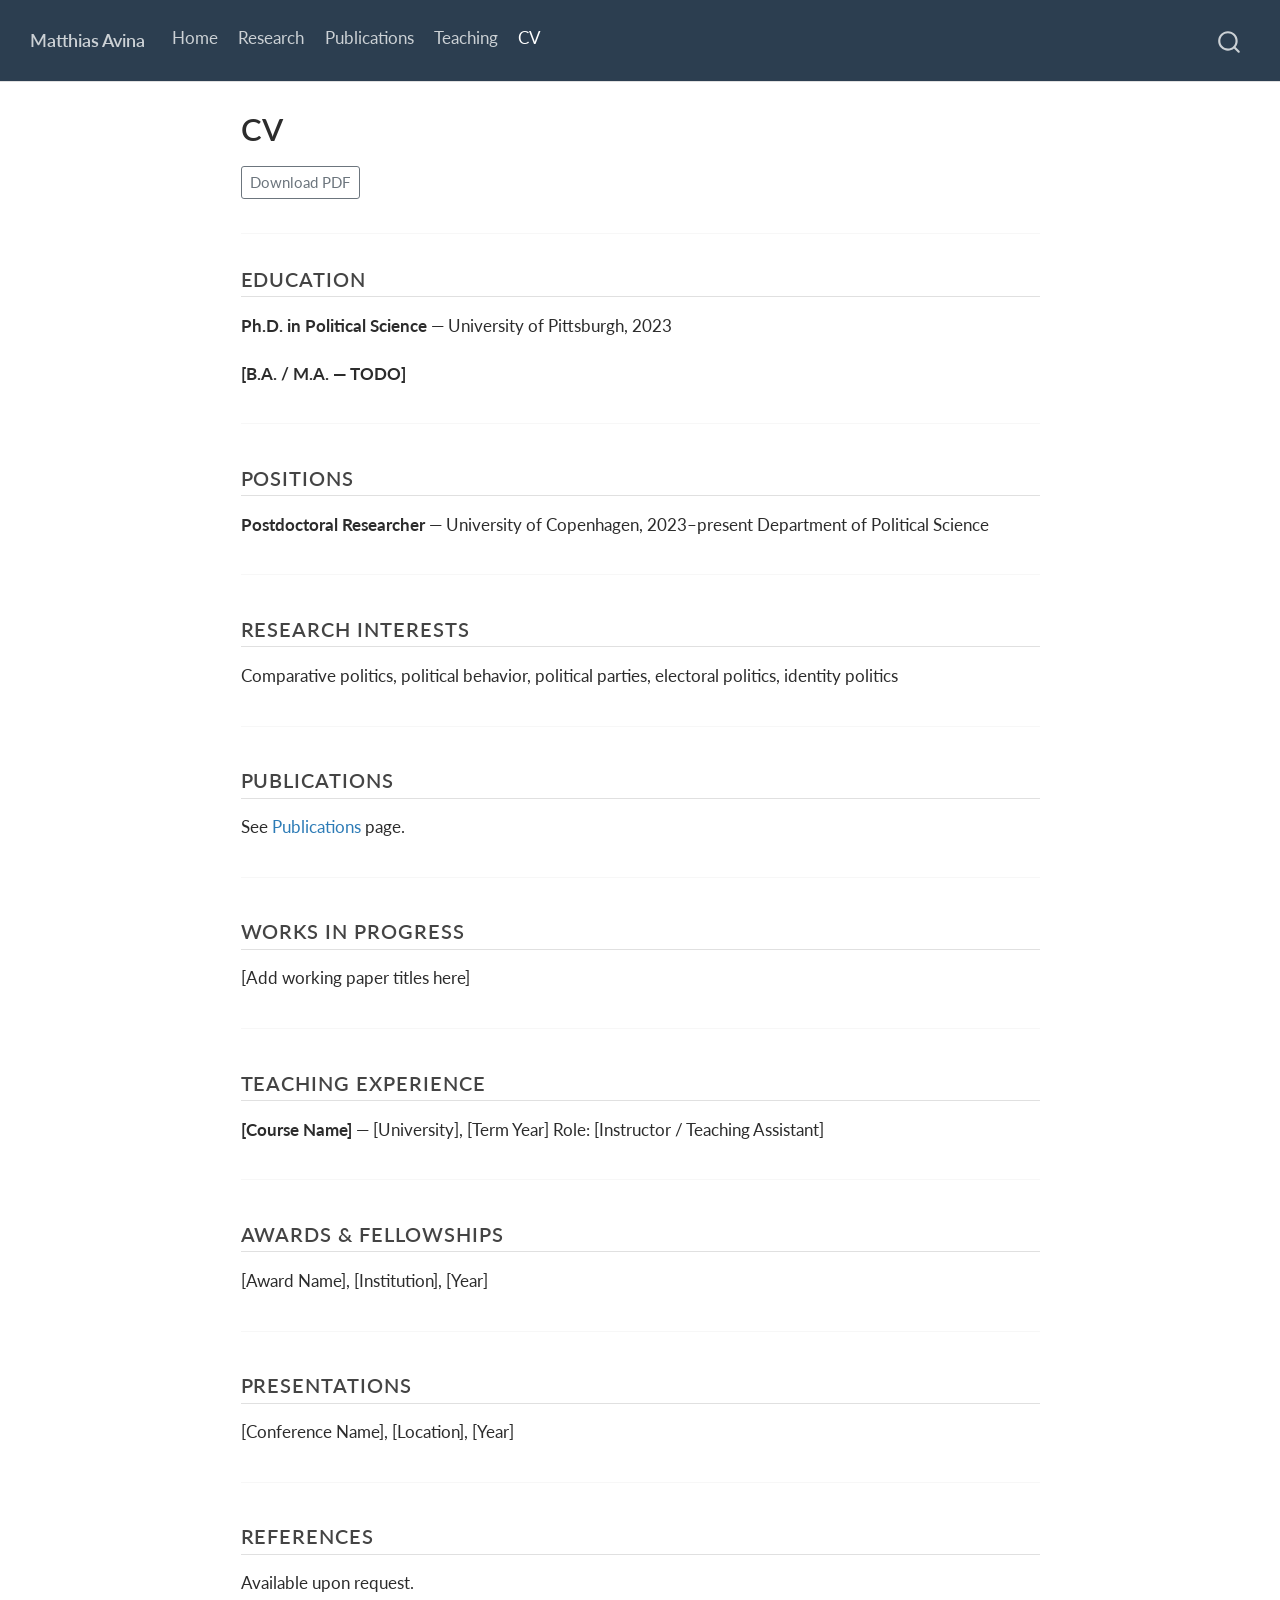
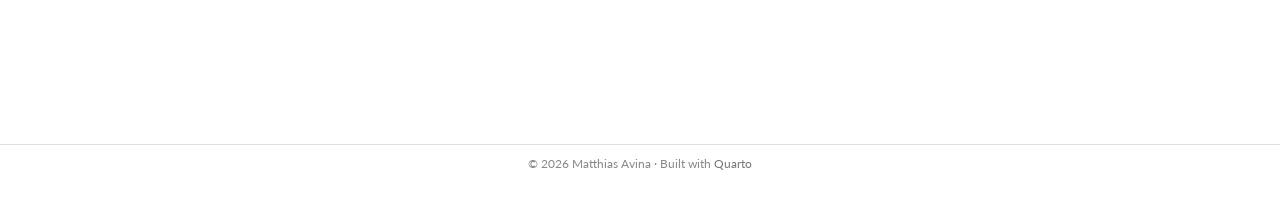
==== cv.html @ 0f9976a2 "deploy: bdeff848d760521dbcd9548b439a3fd8e79f45d8" ====
<!DOCTYPE html>
<html xmlns="http://www.w3.org/1999/xhtml" lang="en" xml:lang="en"><head>

<meta charset="utf-8">
<meta name="generator" content="quarto-1.9.37">

<meta name="viewport" content="width=device-width, initial-scale=1.0, user-scalable=yes">


<title>CV – Matthias Avina</title>
<style>
/* Default styles provided by pandoc.
** See https://pandoc.org/MANUAL.html#variables-for-html for config info.
*/
code{white-space: pre-wrap;}
span.smallcaps{font-variant: small-caps;}
div.columns{display: flex; gap: min(4vw, 1.5em);}
div.column{flex: auto; overflow-x: auto;}
div.hanging-indent{margin-left: 1.5em; text-indent: -1.5em;}
ul.task-list{list-style: none;}
ul.task-list li input[type="checkbox"] {
  width: 0.8em;
  margin: 0 0.8em 0.2em -1em; /* quarto-specific, see https://github.com/quarto-dev/quarto-cli/issues/4556 */ 
  vertical-align: middle;
}
</style>


<script src="site_libs/quarto-nav/quarto-nav.js"></script>
<script src="site_libs/quarto-nav/headroom.min.js"></script>
<script src="site_libs/clipboard/clipboard.min.js"></script>
<script src="site_libs/quarto-search/autocomplete.umd.js"></script>
<script src="site_libs/quarto-search/fuse.min.js"></script>
<script src="site_libs/quarto-search/quarto-search.js"></script>
<meta name="quarto:offset" content="./">
<script src="site_libs/quarto-html/quarto.js" type="module"></script>
<script src="site_libs/quarto-html/tabsets/tabsets.js" type="module"></script>
<script src="site_libs/quarto-html/popper.min.js"></script>
<script src="site_libs/quarto-html/tippy.umd.min.js"></script>
<script src="site_libs/quarto-html/anchor.min.js"></script>
<link href="site_libs/quarto-html/tippy.css" rel="stylesheet">
<link href="site_libs/quarto-html/quarto-syntax-highlighting-7f8f88aac4f3542376d5c11b86a4c14d.css" rel="stylesheet" id="quarto-text-highlighting-styles">
<script src="site_libs/bootstrap/bootstrap.min.js"></script>
<link href="site_libs/bootstrap/bootstrap-icons.css" rel="stylesheet">
<link href="site_libs/bootstrap/bootstrap-f7919f14b89ae9a431cba0b331f0b52b.min.css" rel="stylesheet" append-hash="true" id="quarto-bootstrap" data-mode="light">
<script id="quarto-search-options" type="application/json">{
  "location": "navbar",
  "copy-button": false,
  "collapse-after": 3,
  "panel-placement": "end",
  "type": "overlay",
  "limit": 50,
  "keyboard-shortcut": [
    "f",
    "/",
    "s"
  ],
  "show-item-context": false,
  "language": {
    "search-no-results-text": "No results",
    "search-matching-documents-text": "matching documents",
    "search-copy-link-title": "Copy link to search",
    "search-hide-matches-text": "Hide additional matches",
    "search-more-match-text": "more match in this document",
    "search-more-matches-text": "more matches in this document",
    "search-clear-button-title": "Clear",
    "search-text-placeholder": "",
    "search-detached-cancel-button-title": "Cancel",
    "search-submit-button-title": "Submit",
    "search-label": "Search"
  }
}</script>


<link rel="stylesheet" href="styles.css">
</head>

<body class="nav-fixed fullcontent quarto-light">

<div id="quarto-search-results"></div>
  <header id="quarto-header" class="headroom fixed-top">
    <nav class="navbar navbar-expand-lg " data-bs-theme="dark">
      <div class="navbar-container container-fluid">
      <div class="navbar-brand-container mx-auto">
    <a class="navbar-brand" href="./index.html">
    <span class="navbar-title">Matthias Avina</span>
    </a>
  </div>
            <div id="quarto-search" class="" title="Search"></div>
          <button class="navbar-toggler" type="button" data-bs-toggle="collapse" data-bs-target="#navbarCollapse" aria-controls="navbarCollapse" role="menu" aria-expanded="false" aria-label="Toggle navigation" onclick="if (window.quartoToggleHeadroom) { window.quartoToggleHeadroom(); }">
  <span class="navbar-toggler-icon"></span>
</button>
          <div class="collapse navbar-collapse" id="navbarCollapse">
            <ul class="navbar-nav navbar-nav-scroll me-auto">
  <li class="nav-item">
    <a class="nav-link" href="./index.html"> 
<span class="menu-text">Home</span></a>
  </li>  
  <li class="nav-item">
    <a class="nav-link" href="./research.html"> 
<span class="menu-text">Research</span></a>
  </li>  
  <li class="nav-item">
    <a class="nav-link" href="./publications.html"> 
<span class="menu-text">Publications</span></a>
  </li>  
  <li class="nav-item">
    <a class="nav-link" href="./teaching.html"> 
<span class="menu-text">Teaching</span></a>
  </li>  
  <li class="nav-item">
    <a class="nav-link active" href="./cv.html" aria-current="page"> 
<span class="menu-text">CV</span></a>
  </li>  
</ul>
          </div> <!-- /navcollapse -->
            <div class="quarto-navbar-tools">
</div>
      </div> <!-- /container-fluid -->
    </nav>
</header>
<!-- content -->
<div id="quarto-content" class="quarto-container page-columns page-rows-contents page-layout-article page-navbar">
<!-- sidebar -->
<!-- margin-sidebar -->
    
<!-- main -->
<main class="content" id="quarto-document-content">

<header id="title-block-header" class="quarto-title-block default">
<div class="quarto-title">
<h1 class="title">CV</h1>
</div>



<div class="quarto-title-meta">

    
  
    
  </div>
  


</header>


<p><a href="assets/cv.pdf" class="btn btn-outline-secondary btn-sm">Download PDF</a></p>
<hr>
<section id="education" class="level2">
<h2 class="anchored" data-anchor-id="education">Education</h2>
<p><strong>Ph.D.&nbsp;in Political Science</strong> — University of Pittsburgh, 2023</p>
<p><strong>[B.A. / M.A.&nbsp;— TODO]</strong></p>
<hr>
</section>
<section id="positions" class="level2">
<h2 class="anchored" data-anchor-id="positions">Positions</h2>
<p><strong>Postdoctoral Researcher</strong> — University of Copenhagen, 2023–present Department of Political Science</p>
<hr>
</section>
<section id="research-interests" class="level2">
<h2 class="anchored" data-anchor-id="research-interests">Research Interests</h2>
<p>Comparative politics, political behavior, political parties, electoral politics, identity politics</p>
<hr>
</section>
<section id="publications" class="level2">
<h2 class="anchored" data-anchor-id="publications">Publications</h2>
<p>See <a href="./publications.html">Publications</a> page.</p>
<hr>
</section>
<section id="works-in-progress" class="level2">
<h2 class="anchored" data-anchor-id="works-in-progress">Works in Progress</h2>
<ul>
<li>[Add working paper titles here]</li>
</ul>
<hr>
</section>
<section id="teaching-experience" class="level2">
<h2 class="anchored" data-anchor-id="teaching-experience">Teaching Experience</h2>
<p><strong>[Course Name]</strong> — [University], [Term Year] Role: [Instructor / Teaching Assistant]</p>
<hr>
</section>
<section id="awards-fellowships" class="level2">
<h2 class="anchored" data-anchor-id="awards-fellowships">Awards &amp; Fellowships</h2>
<ul>
<li>[Award Name], [Institution], [Year]</li>
</ul>
<hr>
</section>
<section id="presentations" class="level2">
<h2 class="anchored" data-anchor-id="presentations">Presentations</h2>
<ul>
<li>[Conference Name], [Location], [Year]</li>
</ul>
<hr>
</section>
<section id="references" class="level2">
<h2 class="anchored" data-anchor-id="references">References</h2>
<p>Available upon request.</p>


</section>

</main> <!-- /main -->
<script id="quarto-html-after-body" type="application/javascript">
  window.document.addEventListener("DOMContentLoaded", function (event) {
    const icon = "";
    const anchorJS = new window.AnchorJS();
    anchorJS.options = {
      placement: 'right',
      icon: icon
    };
    anchorJS.add('.anchored');
    const isCodeAnnotation = (el) => {
      for (const clz of el.classList) {
        if (clz.startsWith('code-annotation-')) {                     
          return true;
        }
      }
      return false;
    }
    const onCopySuccess = function(e) {
      // button target
      const button = e.trigger;
      // don't keep focus
      button.blur();
      // flash "checked"
      button.classList.add('code-copy-button-checked');
      var currentTitle = button.getAttribute("title");
      button.setAttribute("title", "Copied!");
      let tooltip;
      if (window.bootstrap) {
        button.setAttribute("data-bs-toggle", "tooltip");
        button.setAttribute("data-bs-placement", "left");
        button.setAttribute("data-bs-title", "Copied!");
        tooltip = new bootstrap.Tooltip(button, 
          { trigger: "manual", 
            customClass: "code-copy-button-tooltip",
            offset: [0, -8]});
        tooltip.show();    
      }
      setTimeout(function() {
        if (tooltip) {
          tooltip.hide();
          button.removeAttribute("data-bs-title");
          button.removeAttribute("data-bs-toggle");
          button.removeAttribute("data-bs-placement");
        }
        button.setAttribute("title", currentTitle);
        button.classList.remove('code-copy-button-checked');
      }, 1000);
      // clear code selection
      e.clearSelection();
    }
    const getTextToCopy = function(trigger) {
      const outerScaffold = trigger.parentElement.cloneNode(true);
      const codeEl = outerScaffold.querySelector('code');
      for (const childEl of codeEl.children) {
        if (isCodeAnnotation(childEl)) {
          childEl.remove();
        }
      }
      return codeEl.innerText;
    }
    const clipboard = new window.ClipboardJS('.code-copy-button:not([data-in-quarto-modal])', {
      text: getTextToCopy
    });
    clipboard.on('success', onCopySuccess);
    if (window.document.getElementById('quarto-embedded-source-code-modal')) {
      const clipboardModal = new window.ClipboardJS('.code-copy-button[data-in-quarto-modal]', {
        text: getTextToCopy,
        container: window.document.getElementById('quarto-embedded-source-code-modal')
      });
      clipboardModal.on('success', onCopySuccess);
    }
      var localhostRegex = new RegExp(/^(?:http|https):\/\/localhost\:?[0-9]*\//);
      var mailtoRegex = new RegExp(/^mailto:/);
        var filterRegex = new RegExp("https:\/\/matthiasavina\.com");
      var isInternal = (href) => {
          return filterRegex.test(href) || localhostRegex.test(href) || mailtoRegex.test(href);
      }
      // Inspect non-navigation links and adorn them if external
     var links = window.document.querySelectorAll('a[href]:not(.nav-link):not(.navbar-brand):not(.toc-action):not(.sidebar-link):not(.sidebar-item-toggle):not(.pagination-link):not(.no-external):not([aria-hidden]):not(.dropdown-item):not(.quarto-navigation-tool):not(.about-link)');
      for (var i=0; i<links.length; i++) {
        const link = links[i];
        if (!isInternal(link.href)) {
          // undo the damage that might have been done by quarto-nav.js in the case of
          // links that we want to consider external
          if (link.dataset.originalHref !== undefined) {
            link.href = link.dataset.originalHref;
          }
            // target, if specified
            link.setAttribute("target", "_blank");
            if (link.getAttribute("rel") === null) {
              link.setAttribute("rel", "noopener");
            }
        }
      }
    function tippyHover(el, contentFn, onTriggerFn, onUntriggerFn) {
      const config = {
        allowHTML: true,
        maxWidth: 500,
        delay: 100,
        arrow: false,
        appendTo: function(el) {
            return el.parentElement;
        },
        interactive: true,
        interactiveBorder: 10,
        theme: 'quarto',
        placement: 'bottom-start',
      };
      if (contentFn) {
        config.content = contentFn;
      }
      if (onTriggerFn) {
        config.onTrigger = onTriggerFn;
      }
      if (onUntriggerFn) {
        config.onUntrigger = onUntriggerFn;
      }
      window.tippy(el, config); 
    }
    const noterefs = window.document.querySelectorAll('a[role="doc-noteref"]');
    for (var i=0; i<noterefs.length; i++) {
      const ref = noterefs[i];
      tippyHover(ref, function() {
        // use id or data attribute instead here
        let href = ref.getAttribute('data-footnote-href') || ref.getAttribute('href');
        try { href = new URL(href).hash; } catch {}
        const id = href.replace(/^#\/?/, "");
        const note = window.document.getElementById(id);
        if (note) {
          return note.innerHTML;
        } else {
          return "";
        }
      });
    }
    const xrefs = window.document.querySelectorAll('a.quarto-xref');
    const processXRef = (id, note) => {
      // Strip column container classes
      const stripColumnClz = (el) => {
        el.classList.remove("page-full", "page-columns");
        if (el.children) {
          for (const child of el.children) {
            stripColumnClz(child);
          }
        }
      }
      stripColumnClz(note)
      if (id === null || id.startsWith('sec-')) {
        // Special case sections, only their first couple elements
        const container = document.createElement("div");
        if (note.children && note.children.length > 2) {
          container.appendChild(note.children[0].cloneNode(true));
          for (let i = 1; i < note.children.length; i++) {
            const child = note.children[i];
            if (child.tagName === "P" && child.innerText === "") {
              continue;
            } else {
              container.appendChild(child.cloneNode(true));
              break;
            }
          }
          if (window.Quarto?.typesetMath) {
            window.Quarto.typesetMath(container);
          }
          return container.innerHTML
        } else {
          if (window.Quarto?.typesetMath) {
            window.Quarto.typesetMath(note);
          }
          return note.innerHTML;
        }
      } else {
        // Remove any anchor links if they are present
        const anchorLink = note.querySelector('a.anchorjs-link');
        if (anchorLink) {
          anchorLink.remove();
        }
        if (window.Quarto?.typesetMath) {
          window.Quarto.typesetMath(note);
        }
        if (note.classList.contains("callout")) {
          return note.outerHTML;
        } else {
          return note.innerHTML;
        }
      }
    }
    for (var i=0; i<xrefs.length; i++) {
      const xref = xrefs[i];
      tippyHover(xref, undefined, function(instance) {
        instance.disable();
        let url = xref.getAttribute('href');
        let hash = undefined; 
        if (url.startsWith('#')) {
          hash = url;
        } else {
          try { hash = new URL(url).hash; } catch {}
        }
        if (hash) {
          const id = hash.replace(/^#\/?/, "");
          const note = window.document.getElementById(id);
          if (note !== null) {
            try {
              const html = processXRef(id, note.cloneNode(true));
              instance.setContent(html);
            } finally {
              instance.enable();
              instance.show();
            }
          } else {
            // See if we can fetch this
            fetch(url.split('#')[0])
            .then(res => res.text())
            .then(html => {
              const parser = new DOMParser();
              const htmlDoc = parser.parseFromString(html, "text/html");
              const note = htmlDoc.getElementById(id);
              if (note !== null) {
                const html = processXRef(id, note);
                instance.setContent(html);
              } 
            }).finally(() => {
              instance.enable();
              instance.show();
            });
          }
        } else {
          // See if we can fetch a full url (with no hash to target)
          // This is a special case and we should probably do some content thinning / targeting
          fetch(url)
          .then(res => res.text())
          .then(html => {
            const parser = new DOMParser();
            const htmlDoc = parser.parseFromString(html, "text/html");
            const note = htmlDoc.querySelector('main.content');
            if (note !== null) {
              // This should only happen for chapter cross references
              // (since there is no id in the URL)
              // remove the first header
              if (note.children.length > 0 && note.children[0].tagName === "HEADER") {
                note.children[0].remove();
              }
              const html = processXRef(null, note);
              instance.setContent(html);
            } 
          }).finally(() => {
            instance.enable();
            instance.show();
          });
        }
      }, function(instance) {
      });
    }
        let selectedAnnoteEl;
        const selectorForAnnotation = ( cell, annotation) => {
          let cellAttr = 'data-code-cell="' + cell + '"';
          let lineAttr = 'data-code-annotation="' +  annotation + '"';
          const selector = 'span[' + cellAttr + '][' + lineAttr + ']';
          return selector;
        }
        const selectCodeLines = (annoteEl) => {
          const doc = window.document;
          const targetCell = annoteEl.getAttribute("data-target-cell");
          const targetAnnotation = annoteEl.getAttribute("data-target-annotation");
          const annoteSpan = window.document.querySelector(selectorForAnnotation(targetCell, targetAnnotation));
          const lines = annoteSpan.getAttribute("data-code-lines").split(",");
          const lineIds = lines.map((line) => {
            return targetCell + "-" + line;
          })
          let top = null;
          let height = null;
          let parent = null;
          if (lineIds.length > 0) {
              //compute the position of the single el (top and bottom and make a div)
              const el = window.document.getElementById(lineIds[0]);
              top = el.offsetTop;
              height = el.offsetHeight;
              parent = el.parentElement.parentElement;
            if (lineIds.length > 1) {
              const lastEl = window.document.getElementById(lineIds[lineIds.length - 1]);
              const bottom = lastEl.offsetTop + lastEl.offsetHeight;
              height = bottom - top;
            }
            if (top !== null && height !== null && parent !== null) {
              // cook up a div (if necessary) and position it 
              let div = window.document.getElementById("code-annotation-line-highlight");
              if (div === null) {
                div = window.document.createElement("div");
                div.setAttribute("id", "code-annotation-line-highlight");
                div.style.position = 'absolute';
                parent.appendChild(div);
              }
              div.style.top = top - 2 + "px";
              div.style.height = height + 4 + "px";
              div.style.left = 0;
              let gutterDiv = window.document.getElementById("code-annotation-line-highlight-gutter");
              if (gutterDiv === null) {
                gutterDiv = window.document.createElement("div");
                gutterDiv.setAttribute("id", "code-annotation-line-highlight-gutter");
                gutterDiv.style.position = 'absolute';
                const codeCell = window.document.getElementById(targetCell);
                const gutter = codeCell.querySelector('.code-annotation-gutter');
                gutter.appendChild(gutterDiv);
              }
              gutterDiv.style.top = top - 2 + "px";
              gutterDiv.style.height = height + 4 + "px";
            }
            selectedAnnoteEl = annoteEl;
          }
        };
        const unselectCodeLines = () => {
          const elementsIds = ["code-annotation-line-highlight", "code-annotation-line-highlight-gutter"];
          elementsIds.forEach((elId) => {
            const div = window.document.getElementById(elId);
            if (div) {
              div.remove();
            }
          });
          selectedAnnoteEl = undefined;
        };
          // Handle positioning of the toggle
      window.addEventListener(
        "resize",
        throttle(() => {
          elRect = undefined;
          if (selectedAnnoteEl) {
            selectCodeLines(selectedAnnoteEl);
          }
        }, 10)
      );
      function throttle(fn, ms) {
      let throttle = false;
      let timer;
        return (...args) => {
          if(!throttle) { // first call gets through
              fn.apply(this, args);
              throttle = true;
          } else { // all the others get throttled
              if(timer) clearTimeout(timer); // cancel #2
              timer = setTimeout(() => {
                fn.apply(this, args);
                timer = throttle = false;
              }, ms);
          }
        };
      }
        // Attach click handler to the DT
        const annoteDls = window.document.querySelectorAll('dt[data-target-cell]');
        for (const annoteDlNode of annoteDls) {
          annoteDlNode.addEventListener('click', (event) => {
            const clickedEl = event.target;
            if (clickedEl !== selectedAnnoteEl) {
              unselectCodeLines();
              const activeEl = window.document.querySelector('dt[data-target-cell].code-annotation-active');
              if (activeEl) {
                activeEl.classList.remove('code-annotation-active');
              }
              selectCodeLines(clickedEl);
              clickedEl.classList.add('code-annotation-active');
            } else {
              // Unselect the line
              unselectCodeLines();
              clickedEl.classList.remove('code-annotation-active');
            }
          });
        }
    const findCites = (el) => {
      const parentEl = el.parentElement;
      if (parentEl) {
        const cites = parentEl.dataset.cites;
        if (cites) {
          return {
            el,
            cites: cites.split(' ')
          };
        } else {
          return findCites(el.parentElement)
        }
      } else {
        return undefined;
      }
    };
    var bibliorefs = window.document.querySelectorAll('a[role="doc-biblioref"]');
    for (var i=0; i<bibliorefs.length; i++) {
      const ref = bibliorefs[i];
      const citeInfo = findCites(ref);
      if (citeInfo) {
        tippyHover(citeInfo.el, function() {
          var popup = window.document.createElement('div');
          citeInfo.cites.forEach(function(cite) {
            var citeDiv = window.document.createElement('div');
            citeDiv.classList.add('hanging-indent');
            citeDiv.classList.add('csl-entry');
            var biblioDiv = window.document.getElementById('ref-' + cite);
            if (biblioDiv) {
              citeDiv.innerHTML = biblioDiv.innerHTML;
            }
            popup.appendChild(citeDiv);
          });
          return popup.innerHTML;
        });
      }
    }
  });
  </script>
</div> <!-- /content -->
<footer class="footer">
  <div class="nav-footer">
    <div class="nav-footer-left">
      &nbsp;
    </div>   
    <div class="nav-footer-center">
<p>© 2026 Matthias Avina · Built with <a href="https://quarto.org">Quarto</a></p>
</div>
    <div class="nav-footer-right">
      &nbsp;
    </div>
  </div>
</footer>




</body></html>
---- site_libs/quarto-html/tippy.css ----
.tippy-box[data-animation=fade][data-state=hidden]{opacity:0}[data-tippy-root]{max-width:calc(100vw - 10px)}.tippy-box{position:relative;background-color:#333;color:#fff;border-radius:4px;font-size:14px;line-height:1.4;white-space:normal;outline:0;transition-property:transform,visibility,opacity}.tippy-box[data-placement^=top]>.tippy-arrow{bottom:0}.tippy-box[data-placement^=top]>.tippy-arrow:before{bottom:-7px;left:0;border-width:8px 8px 0;border-top-color:initial;transform-origin:center top}.tippy-box[data-placement^=bottom]>.tippy-arrow{top:0}.tippy-box[data-placement^=bottom]>.tippy-arrow:before{top:-7px;left:0;border-width:0 8px 8px;border-bottom-color:initial;transform-origin:center bottom}.tippy-box[data-placement^=left]>.tippy-arrow{right:0}.tippy-box[data-placement^=left]>.tippy-arrow:before{border-width:8px 0 8px 8px;border-left-color:initial;right:-7px;transform-origin:center left}.tippy-box[data-placement^=right]>.tippy-arrow{left:0}.tippy-box[data-placement^=right]>.tippy-arrow:before{left:-7px;border-width:8px 8px 8px 0;border-right-color:initial;transform-origin:center right}.tippy-box[data-inertia][data-state=visible]{transition-timing-function:cubic-bezier(.54,1.5,.38,1.11)}.tippy-arrow{width:16px;height:16px;color:#333}.tippy-arrow:before{content:"";position:absolute;border-color:transparent;border-style:solid}.tippy-content{position:relative;padding:5px 9px;z-index:1}
---- site_libs/quarto-html/quarto-syntax-highlighting-7f8f88aac4f3542376d5c11b86a4c14d.css ----
/* quarto syntax highlight colors */
:root {
  --quarto-hl-ot-color: #003B4F;
  --quarto-hl-at-color: #657422;
  --quarto-hl-ss-color: #20794D;
  --quarto-hl-an-color: #5E5E5E;
  --quarto-hl-fu-color: #4758AB;
  --quarto-hl-st-color: #20794D;
  --quarto-hl-cf-color: #003B4F;
  --quarto-hl-op-color: #5E5E5E;
  --quarto-hl-er-color: #AD0000;
  --quarto-hl-bn-color: #AD0000;
  --quarto-hl-al-color: #AD0000;
  --quarto-hl-va-color: #111111;
  --quarto-hl-bu-color: inherit;
  --quarto-hl-ex-color: inherit;
  --quarto-hl-pp-color: #AD0000;
  --quarto-hl-in-color: #5E5E5E;
  --quarto-hl-vs-color: #20794D;
  --quarto-hl-wa-color: #5E5E5E;
  --quarto-hl-do-color: #5E5E5E;
  --quarto-hl-im-color: #00769E;
  --quarto-hl-ch-color: #20794D;
  --quarto-hl-dt-color: #AD0000;
  --quarto-hl-fl-color: #AD0000;
  --quarto-hl-co-color: #5E5E5E;
  --quarto-hl-cv-color: #5E5E5E;
  --quarto-hl-cn-color: #8f5902;
  --quarto-hl-sc-color: #5E5E5E;
  --quarto-hl-dv-color: #AD0000;
  --quarto-hl-kw-color: #003B4F;
}

/* other quarto variables */
:root {
  --quarto-font-monospace: SFMono-Regular, Menlo, Monaco, Consolas, "Liberation Mono", "Courier New", monospace;
}

/* syntax highlight based on Pandoc's rules */
pre > code.sourceCode > span {
  color: #003B4F;
}

code.sourceCode > span {
  color: #003B4F;
}

div.sourceCode,
div.sourceCode pre.sourceCode {
  color: #003B4F;
}

/* Normal */
code span {
  color: #003B4F;
}

/* Alert */
code span.al {
  color: #AD0000;
  font-style: inherit;
}

/* Annotation */
code span.an {
  color: #5E5E5E;
  font-style: inherit;
}

/* Attribute */
code span.at {
  color: #657422;
  font-style: inherit;
}

/* BaseN */
code span.bn {
  color: #AD0000;
  font-style: inherit;
}

/* BuiltIn */
code span.bu {
  font-style: inherit;
}

/* ControlFlow */
code span.cf {
  color: #003B4F;
  font-weight: bold;
  font-style: inherit;
}

/* Char */
code span.ch {
  color: #20794D;
  font-style: inherit;
}

/* Constant */
code span.cn {
  color: #8f5902;
  font-style: inherit;
}

/* Comment */
code span.co {
  color: #5E5E5E;
  font-style: inherit;
}

/* CommentVar */
code span.cv {
  color: #5E5E5E;
  font-style: italic;
}

/* Documentation */
code span.do {
  color: #5E5E5E;
  font-style: italic;
}

/* DataType */
code span.dt {
  color: #AD0000;
  font-style: inherit;
}

/* DecVal */
code span.dv {
  color: #AD0000;
  font-style: inherit;
}

/* Error */
code span.er {
  color: #AD0000;
  font-style: inherit;
}

/* Extension */
code span.ex {
  font-style: inherit;
}

/* Float */
code span.fl {
  color: #AD0000;
  font-style: inherit;
}

/* Function */
code span.fu {
  color: #4758AB;
  font-style: inherit;
}

/* Import */
code span.im {
  color: #00769E;
  font-style: inherit;
}

/* Information */
code span.in {
  color: #5E5E5E;
  font-style: inherit;
}

/* Keyword */
code span.kw {
  color: #003B4F;
  font-weight: bold;
  font-style: inherit;
}

/* Operator */
code span.op {
  color: #5E5E5E;
  font-style: inherit;
}

/* Other */
code span.ot {
  color: #003B4F;
  font-style: inherit;
}

/* Preprocessor */
code span.pp {
  color: #AD0000;
  font-style: inherit;
}

/* SpecialChar */
code span.sc {
  color: #5E5E5E;
  font-style: inherit;
}

/* SpecialString */
code span.ss {
  color: #20794D;
  font-style: inherit;
}

/* String */
code span.st {
  color: #20794D;
  font-style: inherit;
}

/* Variable */
code span.va {
  color: #111111;
  font-style: inherit;
}

/* VerbatimString */
code span.vs {
  color: #20794D;
  font-style: inherit;
}

/* Warning */
code span.wa {
  color: #5E5E5E;
  font-style: italic;
}

.prevent-inlining {
  content: "</";
}

/*# sourceMappingURL=789ad8cd35626ba772517505b42a116e.css.map */
---- styles.css ----
/* Typography */
body {
  font-size: 1rem;
  line-height: 1.8;
  color: #2c2c2c;
}

h1 {
  font-size: 1.8rem;
  font-weight: 600;
  margin-bottom: 0.2rem;
}

h2 {
  font-size: 1.15rem;
  font-weight: 600;
  text-transform: uppercase;
  letter-spacing: 0.05em;
  color: #444;
  margin-top: 2.5rem;
  margin-bottom: 0.8rem;
  padding-bottom: 0.3rem;
  border-bottom: 1px solid #e0e0e0;
}

h3 {
  font-size: 1rem;
  font-weight: 600;
}

/* Navbar */
.navbar {
  border-bottom: 1px solid #e0e0e0;
  padding-top: 0.8rem;
  padding-bottom: 0.8rem;
}

.navbar-brand {
  font-weight: 600;
  font-size: 1.05rem;
}

/* Main content max width */
.page-columns main {
  max-width: 820px;
}

/* Home page */
.rounded {
  border-radius: 6px;
}

/* Tighten column gap on home page */
.columns {
  gap: 2.5rem;
  align-items: flex-start;
}

/* Contact list */
ul {
  padding-left: 0;
  list-style: none;
}

ul li {
  margin-bottom: 0.3rem;
}

/* Section dividers */
hr {
  margin: 2rem 0;
  border-color: #e0e0e0;
}

/* Publications */
#refs div {
  margin-bottom: 1.4rem;
  line-height: 1.6;
}

/* Footer */
.nav-footer {
  border-top: 1px solid #e0e0e0;
  font-size: 0.82rem;
  color: #888;
  margin-top: 3rem;
}

/* Links */
a {
  color: #2c7bb6;
  text-decoration: none;
}

a:hover {
  text-decoration: underline;
}
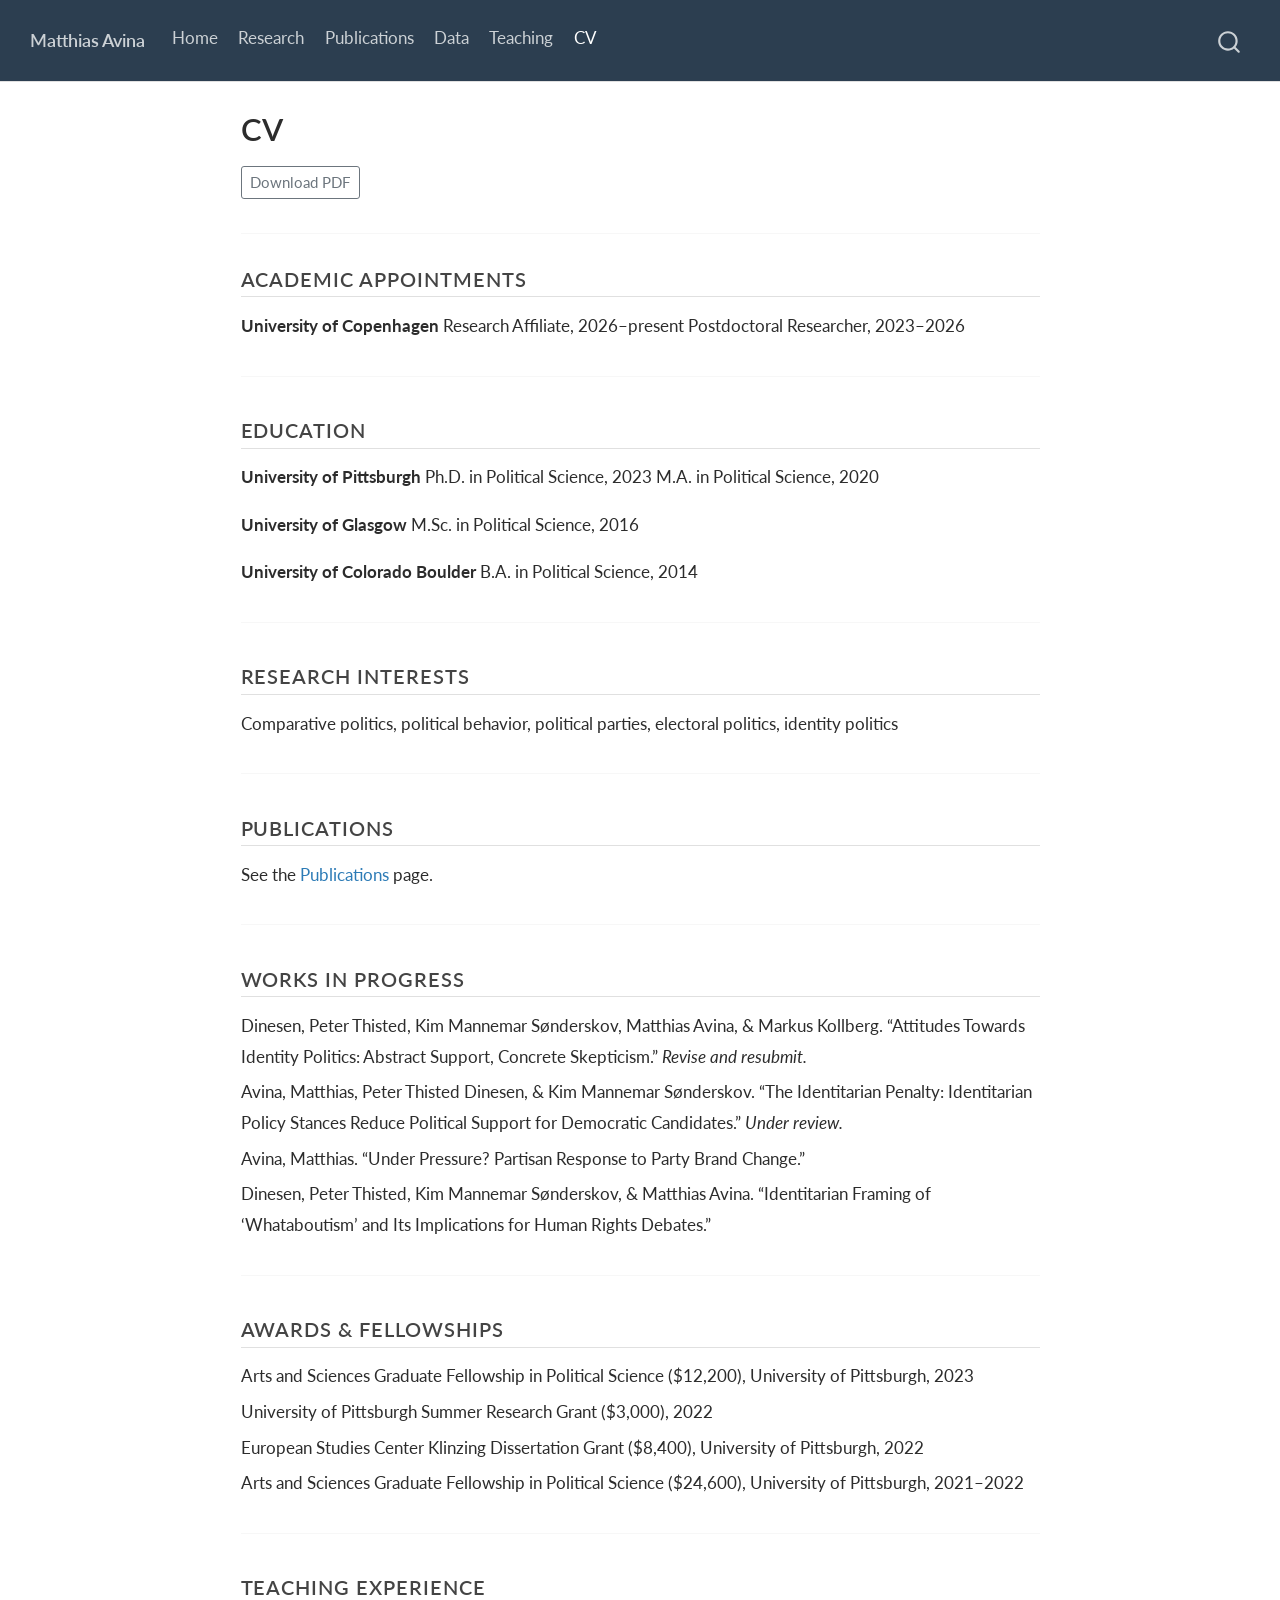
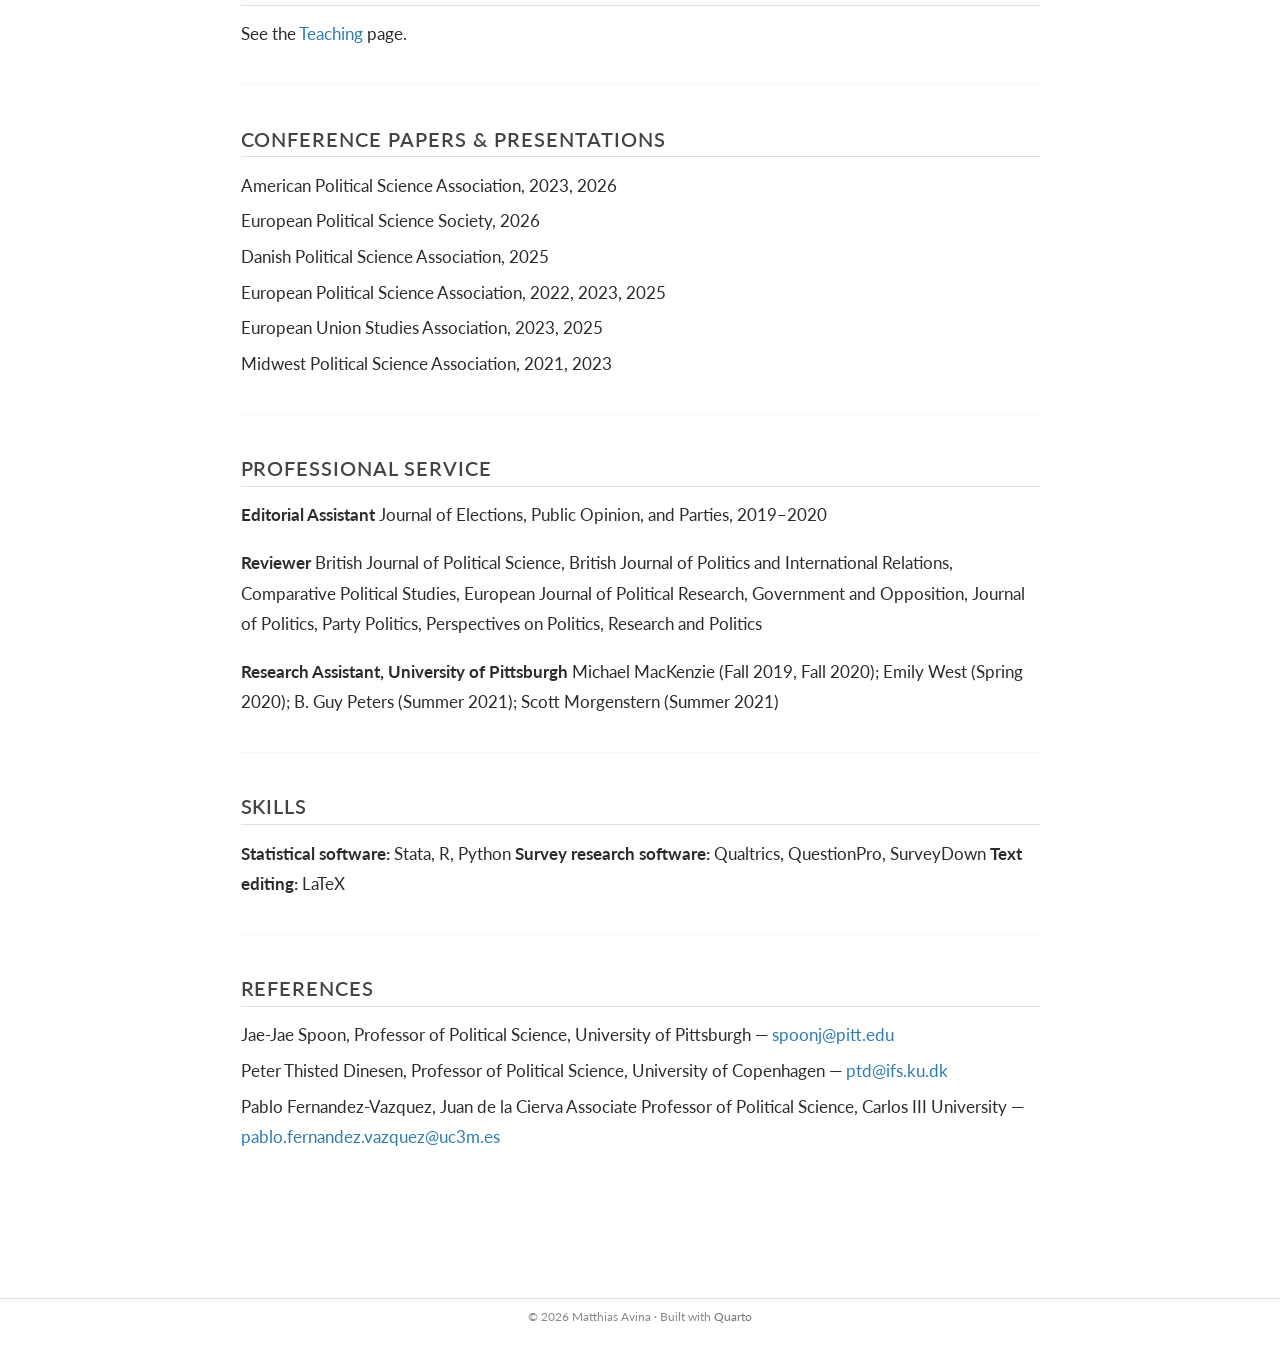
==== commit f218ae02: "deploy: f52502f9a4efe4e2bae73764e0095f09768fc2a2" ====
--- a/cv.html
+++ b/cv.html
@@ -2,7 +2,7 @@
 <html xmlns="http://www.w3.org/1999/xhtml" lang="en" xml:lang="en"><head>
 
 <meta charset="utf-8">
-<meta name="generator" content="quarto-1.9.37">
+<meta name="generator" content="quarto-1.9.38">
 
 <meta name="viewport" content="width=device-width, initial-scale=1.0, user-scalable=yes">
 
@@ -33,16 +33,17 @@
 <script src="site_libs/quarto-search/fuse.min.js"></script>
 <script src="site_libs/quarto-search/quarto-search.js"></script>
 <meta name="quarto:offset" content="./">
+<link href="./assets/favicon.svg" rel="icon" type="image/svg+xml">
 <script src="site_libs/quarto-html/quarto.js" type="module"></script>
 <script src="site_libs/quarto-html/tabsets/tabsets.js" type="module"></script>
 <script src="site_libs/quarto-html/popper.min.js"></script>
 <script src="site_libs/quarto-html/tippy.umd.min.js"></script>
 <script src="site_libs/quarto-html/anchor.min.js"></script>
 <link href="site_libs/quarto-html/tippy.css" rel="stylesheet">
-<link href="site_libs/quarto-html/quarto-syntax-highlighting-7f8f88aac4f3542376d5c11b86a4c14d.css" rel="stylesheet" id="quarto-text-highlighting-styles">
+<link href="site_libs/quarto-html/quarto-syntax-highlighting-15634bcf2e68342d4ad2dfa704d543f6.css" rel="stylesheet" id="quarto-text-highlighting-styles">
 <script src="site_libs/bootstrap/bootstrap.min.js"></script>
 <link href="site_libs/bootstrap/bootstrap-icons.css" rel="stylesheet">
-<link href="site_libs/bootstrap/bootstrap-f7919f14b89ae9a431cba0b331f0b52b.min.css" rel="stylesheet" append-hash="true" id="quarto-bootstrap" data-mode="light">
+<link href="site_libs/bootstrap/bootstrap-d42e3a450557161d5337326f150af9d1.min.css" rel="stylesheet" append-hash="true" id="quarto-bootstrap" data-mode="light">
 <script id="quarto-search-options" type="application/json">{
   "location": "navbar",
   "copy-button": false,
@@ -105,6 +106,10 @@
 <span class="menu-text">Publications</span></a>
   </li>  
   <li class="nav-item">
+    <a class="nav-link" href="https://politicalpartieslogos-database.github.io/PPLD/"> 
+<span class="menu-text">Data</span></a>
+  </li>  
+  <li class="nav-item">
     <a class="nav-link" href="./teaching.html"> 
 <span class="menu-text">Teaching</span></a>
   </li>  
@@ -146,17 +151,18 @@
 </header>
 
 
-<p><a href="assets/cv.pdf" class="btn btn-outline-secondary btn-sm">Download PDF</a></p>
-<hr>
+<p><a href="assets/Avina_CV_2026.pdf" class="btn btn-outline-secondary btn-sm">Download PDF</a></p>
+<hr>
+<section id="academic-appointments" class="level2">
+<h2 class="anchored" data-anchor-id="academic-appointments">Academic Appointments</h2>
+<p><strong>University of Copenhagen</strong> Research Affiliate, 2026–present Postdoctoral Researcher, 2023–2026</p>
+<hr>
+</section>
 <section id="education" class="level2">
 <h2 class="anchored" data-anchor-id="education">Education</h2>
-<p><strong>Ph.D.&nbsp;in Political Science</strong> — University of Pittsburgh, 2023</p>
-<p><strong>[B.A. / M.A.&nbsp;— TODO]</strong></p>
-<hr>
-</section>
-<section id="positions" class="level2">
-<h2 class="anchored" data-anchor-id="positions">Positions</h2>
-<p><strong>Postdoctoral Researcher</strong> — University of Copenhagen, 2023–present Department of Political Science</p>
+<p><strong>University of Pittsburgh</strong> Ph.D.&nbsp;in Political Science, 2023 M.A.&nbsp;in Political Science, 2020</p>
+<p><strong>University of Glasgow</strong> M.Sc. in Political Science, 2016</p>
+<p><strong>University of Colorado Boulder</strong> B.A. in Political Science, 2014</p>
 <hr>
 </section>
 <section id="research-interests" class="level2">
@@ -166,38 +172,65 @@
 </section>
 <section id="publications" class="level2">
 <h2 class="anchored" data-anchor-id="publications">Publications</h2>
-<p>See <a href="./publications.html">Publications</a> page.</p>
+<p>See the <a href="./publications.html">Publications</a> page.</p>
 <hr>
 </section>
 <section id="works-in-progress" class="level2">
 <h2 class="anchored" data-anchor-id="works-in-progress">Works in Progress</h2>
 <ul>
-<li>[Add working paper titles here]</li>
+<li>Dinesen, Peter Thisted, Kim Mannemar Sønderskov, Matthias Avina, &amp; Markus Kollberg. “Attitudes Towards Identity Politics: Abstract Support, Concrete Skepticism.” <em>Revise and resubmit.</em></li>
+<li>Avina, Matthias, Peter Thisted Dinesen, &amp; Kim Mannemar Sønderskov. “The Identitarian Penalty: Identitarian Policy Stances Reduce Political Support for Democratic Candidates.” <em>Under review.</em></li>
+<li>Avina, Matthias. “Under Pressure? Partisan Response to Party Brand Change.”</li>
+<li>Dinesen, Peter Thisted, Kim Mannemar Sønderskov, &amp; Matthias Avina. “Identitarian Framing of ‘Whataboutism’ and Its Implications for Human Rights Debates.”</li>
 </ul>
-<hr>
-</section>
-<section id="teaching-experience" class="level2">
-<h2 class="anchored" data-anchor-id="teaching-experience">Teaching Experience</h2>
-<p><strong>[Course Name]</strong> — [University], [Term Year] Role: [Instructor / Teaching Assistant]</p>
 <hr>
 </section>
 <section id="awards-fellowships" class="level2">
 <h2 class="anchored" data-anchor-id="awards-fellowships">Awards &amp; Fellowships</h2>
 <ul>
-<li>[Award Name], [Institution], [Year]</li>
+<li>Arts and Sciences Graduate Fellowship in Political Science ($12,200), University of Pittsburgh, 2023</li>
+<li>University of Pittsburgh Summer Research Grant ($3,000), 2022</li>
+<li>European Studies Center Klinzing Dissertation Grant ($8,400), University of Pittsburgh, 2022</li>
+<li>Arts and Sciences Graduate Fellowship in Political Science ($24,600), University of Pittsburgh, 2021–2022</li>
 </ul>
 <hr>
 </section>
-<section id="presentations" class="level2">
-<h2 class="anchored" data-anchor-id="presentations">Presentations</h2>
+<section id="teaching-experience" class="level2">
+<h2 class="anchored" data-anchor-id="teaching-experience">Teaching Experience</h2>
+<p>See the <a href="./teaching.html">Teaching</a> page.</p>
+<hr>
+</section>
+<section id="conference-papers-presentations" class="level2">
+<h2 class="anchored" data-anchor-id="conference-papers-presentations">Conference Papers &amp; Presentations</h2>
 <ul>
-<li>[Conference Name], [Location], [Year]</li>
+<li>American Political Science Association, 2023, 2026</li>
+<li>European Political Science Society, 2026</li>
+<li>Danish Political Science Association, 2025</li>
+<li>European Political Science Association, 2022, 2023, 2025</li>
+<li>European Union Studies Association, 2023, 2025</li>
+<li>Midwest Political Science Association, 2021, 2023</li>
 </ul>
+<hr>
+</section>
+<section id="professional-service" class="level2">
+<h2 class="anchored" data-anchor-id="professional-service">Professional Service</h2>
+<p><strong>Editorial Assistant</strong> Journal of Elections, Public Opinion, and Parties, 2019–2020</p>
+<p><strong>Reviewer</strong> British Journal of Political Science, British Journal of Politics and International Relations, Comparative Political Studies, European Journal of Political Research, Government and Opposition, Journal of Politics, Party Politics, Perspectives on Politics, Research and Politics</p>
+<p><strong>Research Assistant, University of Pittsburgh</strong> Michael MacKenzie (Fall 2019, Fall 2020); Emily West (Spring 2020); B. Guy Peters (Summer 2021); Scott Morgenstern (Summer 2021)</p>
+<hr>
+</section>
+<section id="skills" class="level2">
+<h2 class="anchored" data-anchor-id="skills">Skills</h2>
+<p><strong>Statistical software:</strong> Stata, R, Python <strong>Survey research software:</strong> Qualtrics, QuestionPro, SurveyDown <strong>Text editing:</strong> LaTeX</p>
 <hr>
 </section>
 <section id="references" class="level2">
 <h2 class="anchored" data-anchor-id="references">References</h2>
-<p>Available upon request.</p>
+<ul>
+<li>Jae-Jae Spoon, Professor of Political Science, University of Pittsburgh — <a href="mailto:spoonj@pitt.edu">spoonj@pitt.edu</a></li>
+<li>Peter Thisted Dinesen, Professor of Political Science, University of Copenhagen — <a href="mailto:ptd@ifs.ku.dk">ptd@ifs.ku.dk</a></li>
+<li>Pablo Fernandez-Vazquez, Juan de la Cierva Associate Professor of Political Science, Carlos III University — <a href="mailto:pablo.fernandez.vazquez@uc3m.es">pablo.fernandez.vazquez@uc3m.es</a></li>
+</ul>
 
 
 </section>
--- a/site_libs/quarto-html/quarto-syntax-highlighting-15634bcf2e68342d4ad2dfa704d543f6.css
+++ b/site_libs/quarto-html/quarto-syntax-highlighting-15634bcf2e68342d4ad2dfa704d543f6.css
@@ -0,0 +1,236 @@
+/* quarto syntax highlight colors */
+:root {
+  --quarto-hl-ot-color: #003B4F;
+  --quarto-hl-at-color: #657422;
+  --quarto-hl-ss-color: #20794D;
+  --quarto-hl-an-color: #5E5E5E;
+  --quarto-hl-fu-color: #4758AB;
+  --quarto-hl-st-color: #20794D;
+  --quarto-hl-cf-color: #003B4F;
+  --quarto-hl-op-color: #5E5E5E;
+  --quarto-hl-er-color: #AD0000;
+  --quarto-hl-bn-color: #AD0000;
+  --quarto-hl-al-color: #AD0000;
+  --quarto-hl-va-color: #111111;
+  --quarto-hl-bu-color: inherit;
+  --quarto-hl-ex-color: inherit;
+  --quarto-hl-pp-color: #AD0000;
+  --quarto-hl-in-color: #5E5E5E;
+  --quarto-hl-vs-color: #20794D;
+  --quarto-hl-wa-color: #5E5E5E;
+  --quarto-hl-do-color: #5E5E5E;
+  --quarto-hl-im-color: #00769E;
+  --quarto-hl-ch-color: #20794D;
+  --quarto-hl-dt-color: #AD0000;
+  --quarto-hl-fl-color: #AD0000;
+  --quarto-hl-co-color: #5E5E5E;
+  --quarto-hl-cv-color: #5E5E5E;
+  --quarto-hl-cn-color: #8f5902;
+  --quarto-hl-sc-color: #5E5E5E;
+  --quarto-hl-dv-color: #AD0000;
+  --quarto-hl-kw-color: #003B4F;
+}
+
+/* other quarto variables */
+:root {
+  --quarto-font-monospace: SFMono-Regular, Menlo, Monaco, Consolas, "Liberation Mono", "Courier New", monospace;
+}
+
+/* syntax highlight based on Pandoc's rules */
+pre > code.sourceCode > span {
+  color: #003B4F;
+}
+
+code.sourceCode > span {
+  color: #003B4F;
+}
+
+div.sourceCode,
+div.sourceCode pre.sourceCode {
+  color: #003B4F;
+}
+
+/* Normal */
+code span {
+  color: #003B4F;
+}
+
+/* Alert */
+code span.al {
+  color: #AD0000;
+  font-style: inherit;
+}
+
+/* Annotation */
+code span.an {
+  color: #5E5E5E;
+  font-style: inherit;
+}
+
+/* Attribute */
+code span.at {
+  color: #657422;
+  font-style: inherit;
+}
+
+/* BaseN */
+code span.bn {
+  color: #AD0000;
+  font-style: inherit;
+}
+
+/* BuiltIn */
+code span.bu {
+  font-style: inherit;
+}
+
+/* ControlFlow */
+code span.cf {
+  color: #003B4F;
+  font-weight: bold;
+  font-style: inherit;
+}
+
+/* Char */
+code span.ch {
+  color: #20794D;
+  font-style: inherit;
+}
+
+/* Constant */
+code span.cn {
+  color: #8f5902;
+  font-style: inherit;
+}
+
+/* Comment */
+code span.co {
+  color: #5E5E5E;
+  font-style: inherit;
+}
+
+/* CommentVar */
+code span.cv {
+  color: #5E5E5E;
+  font-style: italic;
+}
+
+/* Documentation */
+code span.do {
+  color: #5E5E5E;
+  font-style: italic;
+}
+
+/* DataType */
+code span.dt {
+  color: #AD0000;
+  font-style: inherit;
+}
+
+/* DecVal */
+code span.dv {
+  color: #AD0000;
+  font-style: inherit;
+}
+
+/* Error */
+code span.er {
+  color: #AD0000;
+  font-style: inherit;
+}
+
+/* Extension */
+code span.ex {
+  font-style: inherit;
+}
+
+/* Float */
+code span.fl {
+  color: #AD0000;
+  font-style: inherit;
+}
+
+/* Function */
+code span.fu {
+  color: #4758AB;
+  font-style: inherit;
+}
+
+/* Import */
+code span.im {
+  color: #00769E;
+  font-style: inherit;
+}
+
+/* Information */
+code span.in {
+  color: #5E5E5E;
+  font-style: inherit;
+}
+
+/* Keyword */
+code span.kw {
+  color: #003B4F;
+  font-weight: bold;
+  font-style: inherit;
+}
+
+/* Operator */
+code span.op {
+  color: #5E5E5E;
+  font-style: inherit;
+}
+
+/* Other */
+code span.ot {
+  color: #003B4F;
+  font-style: inherit;
+}
+
+/* Preprocessor */
+code span.pp {
+  color: #AD0000;
+  font-style: inherit;
+}
+
+/* SpecialChar */
+code span.sc {
+  color: #5E5E5E;
+  font-style: inherit;
+}
+
+/* SpecialString */
+code span.ss {
+  color: #20794D;
+  font-style: inherit;
+}
+
+/* String */
+code span.st {
+  color: #20794D;
+  font-style: inherit;
+}
+
+/* Variable */
+code span.va {
+  color: #111111;
+  font-style: inherit;
+}
+
+/* VerbatimString */
+code span.vs {
+  color: #20794D;
+  font-style: inherit;
+}
+
+/* Warning */
+code span.wa {
+  color: #5E5E5E;
+  font-style: italic;
+}
+
+.prevent-inlining {
+  content: "</";
+}
+
+/*# sourceMappingURL=f23921c56f73e400b49028c9186a1aa0.css.map */
--- a/styles.css
+++ b/styles.css
@@ -78,6 +78,60 @@
   line-height: 1.6;
 }
 
+/* Research: status badges */
+.status {
+  display: inline-block;
+  font-size: 0.7rem;
+  font-weight: 600;
+  text-transform: uppercase;
+  letter-spacing: 0.04em;
+  color: #2c7bb6;
+  background: #f2f8fc;
+  border: 1px solid #cfe0ee;
+  border-radius: 999px;
+  padding: 0.05rem 0.6rem;
+  vertical-align: middle;
+  white-space: nowrap;
+}
+
+/* Research: collapsible abstracts */
+details {
+  margin: 0.6rem 0 1.8rem;
+}
+
+details > summary {
+  cursor: pointer;
+  font-size: 0.85rem;
+  font-weight: 600;
+  color: #2c7bb6;
+  letter-spacing: 0.02em;
+  list-style: none;
+  width: fit-content;
+}
+
+details > summary::-webkit-details-marker {
+  display: none;
+}
+
+details > summary::before {
+  content: "▸ ";
+  font-size: 0.75rem;
+}
+
+details[open] > summary::before {
+  content: "▾ ";
+}
+
+details > p {
+  margin-top: 0.7rem;
+  color: #444;
+  font-size: 0.95rem;
+}
+
+.research-heading + p {
+  color: #555;
+}
+
 /* Footer */
 .nav-footer {
   border-top: 1px solid #e0e0e0;
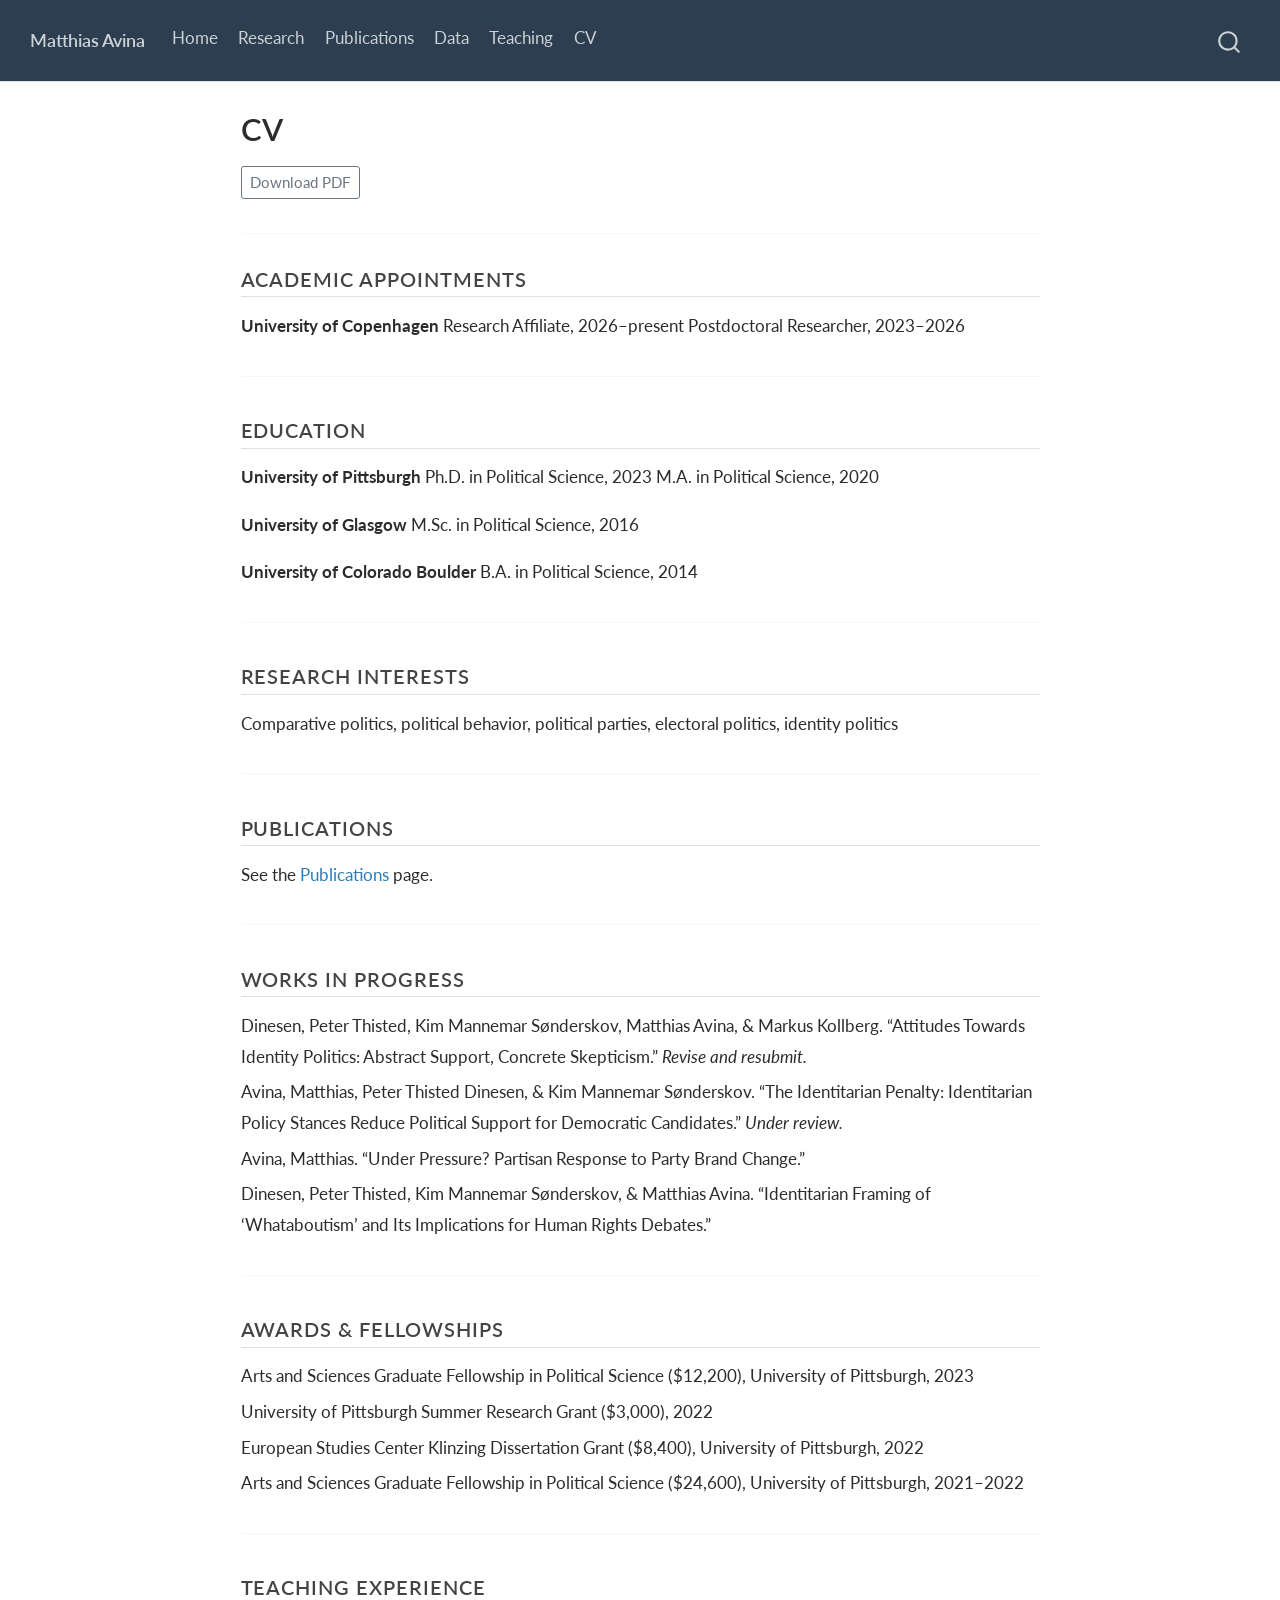
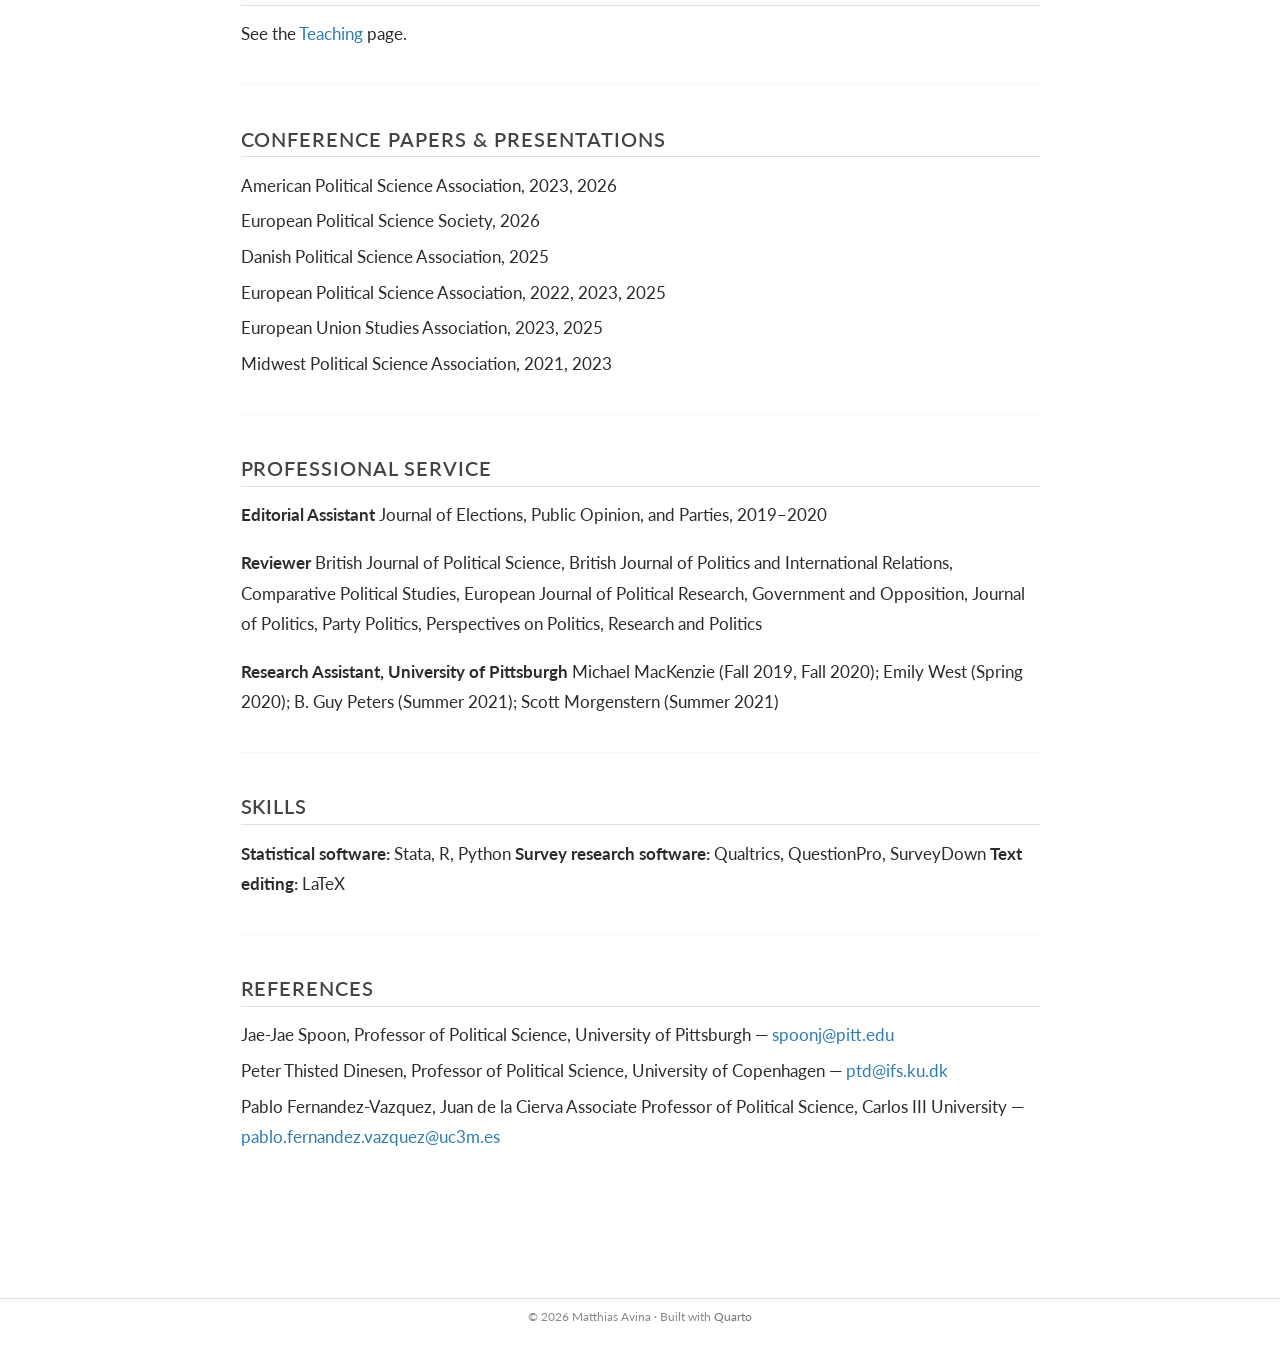
==== commit 34152ab4: "deploy: b36645a0e5559f6736b0454234bab5f442016624" ====
--- a/cv.html
+++ b/cv.html
@@ -114,7 +114,7 @@
 <span class="menu-text">Teaching</span></a>
   </li>  
   <li class="nav-item">
-    <a class="nav-link active" href="./cv.html" aria-current="page"> 
+    <a class="nav-link" href="./assets/Avina_CV_2026.pdf"> 
 <span class="menu-text">CV</span></a>
   </li>  
 </ul>
--- a/styles.css
+++ b/styles.css
@@ -48,6 +48,33 @@
 /* Home page */
 .rounded {
   border-radius: 6px;
+}
+
+/* Home page action buttons */
+.home-btns {
+  display: flex;
+  flex-wrap: wrap;
+  gap: 0.6rem;
+  margin-top: 1.6rem;
+}
+
+.home-btns .btn {
+  border: 1px solid #2c7bb6;
+  color: #2c7bb6;
+  background: transparent;
+  border-radius: 6px;
+  padding: 0.45rem 1rem;
+  font-size: 0.9rem;
+  font-weight: 500;
+  line-height: 1.3;
+  text-decoration: none;
+  transition: background-color 0.15s ease, color 0.15s ease;
+}
+
+.home-btns .btn:hover {
+  background: #2c7bb6;
+  color: #fff;
+  text-decoration: none;
 }
 
 /* Tighten column gap on home page */
